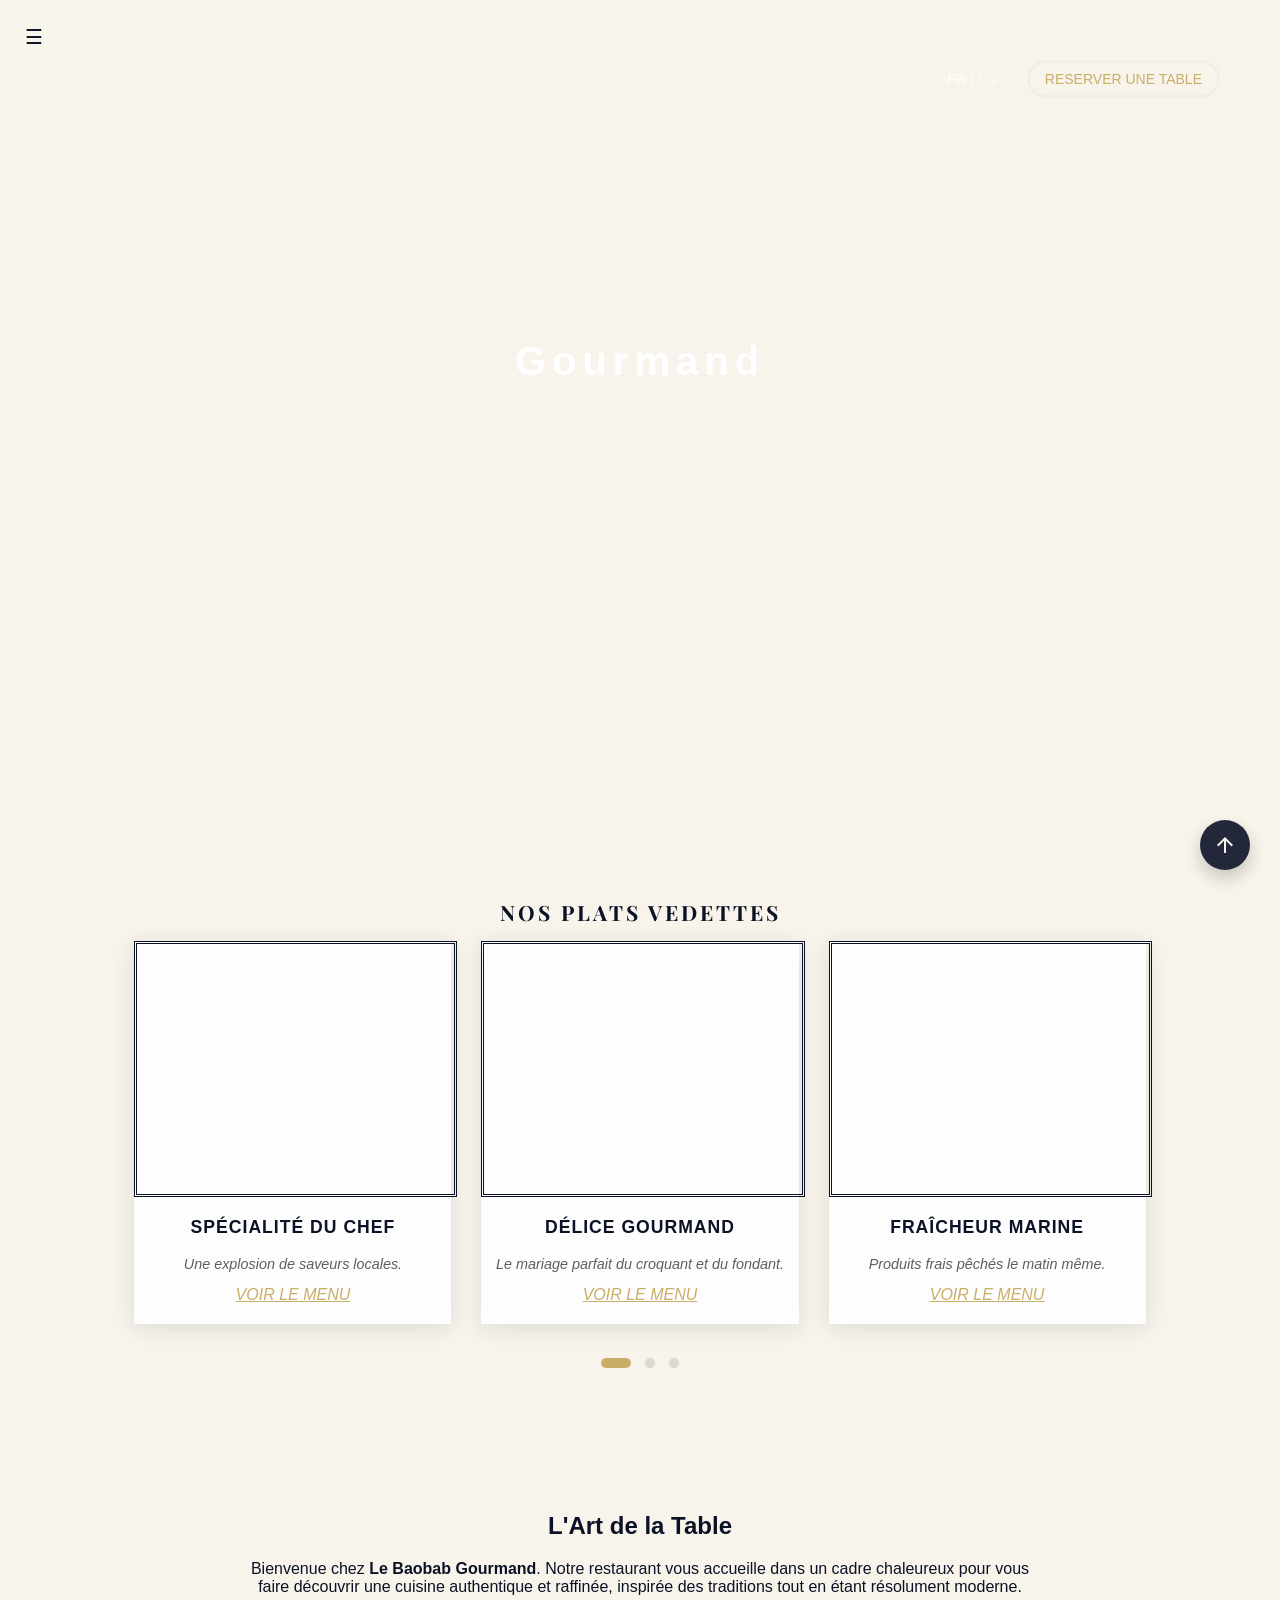
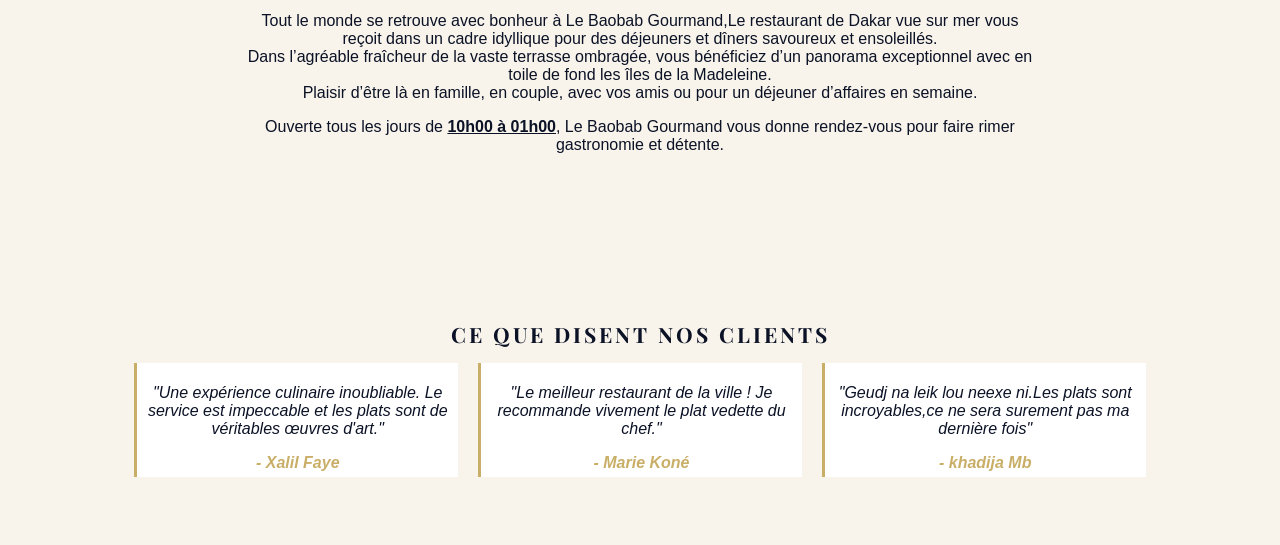
==== index.html @ 40498146 "Add files via upload" ====
<!DOCTYPE html>
<html lang="fr">
<head>
    <meta charset="UTF-8">
    <link rel="stylesheet" href="style web.css">
    <link href="https://fonts.googleapis.com/css2?family=Playfair+Display:wght@300;500&display=swap" rel="stylesheet">
    <link rel="stylesheet" href="https://fonts.googleapis.com/css2?family=Material+Symbols+Outlined:opsz,wght,FILL,GRAD@24,400,0,0" />
    <title>Accueil</title>
</head>
<body>

    <button onclick="scrollToTop()" id="scrollTopBtn" class="btn-top">
  <span class="material-symbols-outlined">arrow_upward</span>
</button>

<div class="hero-container">
    <section class="hero">

               <div class="slideshow">
                <div class="slide" style="background-image: url('images/bgForMy.png');"></div>
                <div class="slide" style="background-image: url('images/de\ canva\ 2.jpg');"></div>
                <div class="slide" style="background-image: url('images/de\ canva3.jpg');"></div>
                </div> 

             <div class="hero-content">    
                <h1 class="bg-text" data-i18n="hero.brand"> LE BAOBAB</h1>
                <h2 class="main-title" data-i18n="hero.title">Gourmand</h2>
                
                </div> 
                </section>
        </div>
        
      <header>
	     <nav>
             <button class="open-btn" onclick="toggleNav()">☰</button>
                 <div id="mySidenav" class="sidenav">
                    <a href="javascript:void(0)" class="closebtn" onclick="toggleNav()">&times;</a>
                    <a href="index.html"><i data-i18n="nav.home">Accueil</i></a>
                    <a href="menu.html"><i data-i18n="nav.menu">Menu</i></a>
                    <a href="contact.html"><i data-i18n="nav.contact">Contact</i></a>
                    <a href="about.html"><i data-i18n="nav.about">A propos</i></a>
                 </div>
	    </nav>
        
	 </header> 
        <nav class="navbar">
        <div class="nav-right">
            <div class="language-switcher">
                
                <span id="btn-fr" class="active" onclick="changerLangue('fr')">FR</span> 
                <span class="separateur">|</span>
                <span id="btn-en" onclick="changerLangue('en')">EN</span>
                </div>
                <a href="#" id="openBooking" class="btn-reserver" data-i18n="btn.reserve">RESERVER UNE TABLE</a>
        </div>
        </nav>
        
            
       <section class="restaurant-section fade-up">
    <h2 class="section-title" data-i18n="section.featured">Nos Plats Vedettes</h2>
    
    <div class="slider-container">
        <div class="card">
            <div class="card-image" style="background-image: url('images/dama\ sonou6.jpeg');"></div>
            <h3 data-i18n="card1.title">SPÉCIALITÉ DU CHEF</h3>
            <p data-i18n="card1.desc">Une explosion de saveurs locales.</p>
            <a href="menu.html"><i data-i18n="card1.link">VOIR LE MENU</i></a>
        </div>
        
        <div class="card">
            <div class="card-image" style="background-image: url('images/dama\ sonou2.avif');"></div>
            <h3 data-i18n="card2.title">DÉLICE GOURMAND</h3>
            <p data-i18n="card2.desc">Le mariage parfait du croquant et du fondant.</p>
            <a href="menu.html"><i data-i18n="card2.link">VOIR LE MENU</i></a>
           
        </div>
        
        <div class="card">
            <div class="card-image" style="background-image: url('images/dama\ sonou4.avif');"></div>
            <h3 data-i18n="card3.title">FRAÎCHEUR MARINE</h3>
            <p data-i18n="card3.desc">Produits frais pêchés le matin même.</p>
            
            <a href="menu.html"><i data-i18n="card3.link">VOIR LE MENU</i></a>
        </div>
    </div>
    
    <div class="slider-dots">
        <span class="dot active"></span>
        <span class="dot"></span>
        <span class="dot"></span>
    </div>
    
</section>

<section class="about-restaurant fade-up" style="animation-delay: 0.2s;">
    <div class="about-content">
        <h2 data-i18n="about.title">L'Art de la Table</h2>
        <p data-i18n="about.p1">Bienvenue chez <strong>Le Baobab Gourmand</strong>. Notre restaurant vous accueille dans un cadre chaleureux pour vous faire découvrir une cuisine authentique et raffinée, inspirée des traditions tout en étant résolument moderne.</p>
        <p data-i18n="about.p2">Tout le monde se retrouve avec bonheur à Le Baobab Gourmand,Le restaurant de Dakar vue sur mer vous reçoit dans un cadre idyllique pour des déjeuners et dîners savoureux et ensoleillés. <br> Dans l’agréable fraîcheur de la vaste terrasse ombragée, vous bénéficiez d’un panorama exceptionnel avec en toile de fond les îles de la Madeleine. <br>Plaisir d’être là en famille, en couple, avec vos amis ou pour un déjeuner d’affaires en semaine. </p>
            <p data-i18n="about.hours">Ouverte tous les jours de <strong><u>10h00 à 01h00</u></strong>, Le Baobab Gourmand vous donne rendez-vous pour faire rimer gastronomie et détente.</p>
    </div>
</section>

<section class="testimonials fade-up" style="animation-delay: 0.4s;">
    <h2 class="section-title" data-i18n="testimonials.title">Ce que disent nos clients</h2>
    <div class="testimonial-grid">
        <div class="testimonial-item">
            <p data-i18n="testimonial1.text">"Une expérience culinaire inoubliable. Le service est impeccable et les plats sont de véritables œuvres d'art."</p>
            <span data-i18n="testimonial1.author">- Xalil Faye</span>
        </div>
        <div class="testimonial-item">
            <p data-i18n="testimonial2.text">"Le meilleur restaurant de la ville ! Je recommande vivement le plat vedette du chef."</p>
            <span data-i18n="testimonial2.author">- Marie Koné</span>
        </div>
        <div class="testimonial-item">
            <p data-i18n="testimonial3.text">"Geudj na leik lou neexe ni.Les plats sont incroyables,ce ne sera surement pas ma dernière fois"</p>
            <span data-i18n="testimonial3.author">- khadija Mb</span>
        </div>
    </div>
</section>


<div id="bookingModal" class="modal">
  <div class="modal-content">
    <span class="close">&times;</span>
    <h2 style="text-align: center;" data-i18n="modal.title">Réservation - Le Baobab Gourmand</h2>
    
    <form id="reservation-form">
      <div class="form-group">
        <label data-i18n="modal.dateLabel">Date :</label>
        <input type="date" name="date" required>
      </div>

      <div class="form-group">
        <label data-i18n="modal.hourLabel">Heure :</label>
        <select name="heure">
          <option>12:00 PM</option>
          <option>1:00 PM</option>
          <option>7:30 PM</option>
          <option>8:30 PM</option>
        </select>
      </div>

      <div class="form-group">
        <label data-i18n="modal.peopleLabel">Personnes :</label>
        <input type="number" name="convives" min="1" max="20" value="2">
      </div>

      <button type="submit" class="btn-submit" data-i18n="modal.confirmButton">Confirmer la réservation</button>
    </form>
  </div>
</div>







       
        
     <script src="images/script.js"></script>
</body>
</html>
---- style web.css ----
/* Style du menu */
.sidenav {
  height: 80%;
  width: 0; /* Caché par défaut */
  position: fixed;
  z-index: 1000;
  top: 0;
  left: 0; 
  background-color: var(--couleur-sombre);
  overflow-x: hidden;
  transition: 0.5s; /* Animation fluide */
  padding-top: 60px;
}

/* Style des liens */
.sidenav a {
  padding: 15px 30px;
  margin: 2px;

  text-decoration: none;
  font-size: 15px;
  color: white;
  display: block;
  transition: 0.3s;
  border-bottom: 4px solid rgba(201, 174, 103, 0.8); /* Ligne fine entre les boutons */
  font-family: sans-serif;
  text-transform: uppercase;
}


.sidenav a:hover {
  background-color: rgba(16, 33, 71, 0.9);
  border-radius: 50%;
}


.sidenav .closebtn {
  position: absolute;
  top: 0;
  right: 10px;
  font-size: 30px;
  border-bottom: none;
}

.open-btn {
  position: absolute;
  top: 20px;
  left: 20px;
  z-index: 10;
  font-size: 20px;
  border-radius: 40%;
  
  cursor: pointer;
  backdrop-filter: blur(5px);
  background-color: rgba(248, 244, 235, 0.95);
  color: var(--couleur-sombre);
  padding: 5px 5px;
  border: none;
}
h1{
    color: var(--couleur-claire);

}
/* Le conteneur qui limite la vue au début de la page */
.hero-container {
  position: relative;
  width: 100%;
  height: 80vh; /* 80% de la hauteur de l'écran */
  overflow: hidden;
  display: flex;
  align-items: center;
  justify-content: center;
  color: #f1e8dd;
}

/* Le conteneur des images qui s'anime */
.slideshow {
  position: absolute;
  top: 0;
  left: 0;
  width: 100%;
  height: 100%;
  z-index: -1; /* Place les images derrière le texte */
}

/* Chaque image individuelle */
.slide {
  position: absolute;
  width: 100%;
  height: 100%;
  background-size: cover;
  background-position: center;
  opacity: 0;
  animation: slideAnimation 15s infinite; /* 15s au total pour toutes les images */
}


.slide:nth-child(2) { animation-delay: 5s; }
.slide:nth-child(3) { animation-delay: 10s; }

@keyframes slideAnimation {
  0% { opacity: 0; transform: scale(1); }
  10% { opacity: 1; }
  33% { opacity: 1; }
  43% { opacity: 0; transform: scale(1.1);}
  100%{ opacity: 0;}
}
.hero-container::before {
  content: '';
  position: absolute;
  top: 0; left: 0; right: 0; bottom: 0;
  /* background: rgba(255, 255, 255, 0.46);  */
  /* Voile noir transparent */
  z-index: 0;
}

.hero-content {
  position: relative;
  z-index: 1;
  text-align: center;
  color: white;
}
.bg-text {
    position: absolute;
    top: -40px;
    left: 50%;
    transform: translateX(-50%);
    font-size: 100px;
    opacity:0.12 ;
    white-space: nowrap;
    z-index: 0;
    color: #ffffff;
}

/* texte principal */
.main-title {
    font-size: 40px;
    letter-spacing: 6px;
    position: relative;
    z-index: 1;
    margin-top: 20px;
    color: #ffffff;
    
}

body{
  font-family: 'Playfair Display', serif
}
.navbar{
  position: absolute;
  top: 20px;
  right: 30px;
  z-index: 9999;
}


.nav-right{
  display: flex;
  align-items: center;
  gap: 30px; /*espace entre les langues et le bouton */
  padding: 30px;
}
.language-switcher{
  color: rgb(253, 252, 251);
  font-size: 14px;
  font-weight: bold;
}
.language-switcher span{
  cursor: pointer;
  opacity: 0.6;

 
}
.language-switcher span.active{
  opacity: 1;
}


/* Style de la fenêtre cachée */
.modal {
  display: none; 
  position: fixed;
  z-index: 9999;
  left: 0; top: 0;
  width: 100%; height: 100%;
  background-color: rgba(21, 16, 3, 0.7); /* Fond sombre */
}
h2{
  color: white;
}
.btn-reserver{
   display: inline-block;
  margin: 10px 0;
  padding: 8px 15px;
  /*background: #b8860b;*/
  color: var(--couleur-accent);
  text-decoration: none;
  border: solid;
  border-color: #f3ede4;
  border-radius: 20px;
  font-size: 14px;
  transition: 0.3s;

}
.btn-reserver:hover {
  background: white;
}

/* Boîte blanche au centre */
.modal-content {
  background-color: #7c5c10;
  margin: 10% auto;
  padding: 30px;
  width: 90%;
  max-width: 400px;
  border-radius: 8px;
  font-family: sans-serif;
}

/* Bouton de fermeture */
.close {
  float: right;
  font-size: 24px;
  cursor: pointer;
  color: white;
}

.form-group { 
  margin-bottom: 15px;
 }
.form-group label { 
  display: block;
   margin-bottom: 5px;
   color: white;
 }
.form-group input, .form-group select { 
  width: 100%;
   padding: 8px;
   border-radius: 40px;
 }
.btn-submit {
   width: 100%; 
   padding: 10px;
    background: #f4f2f2; 
    color: #382c05;
     border: none; 
     cursor: pointer;
     border-radius: 50px;
   }










/* Styles Généraux */
.restaurant-section, .about-restaurant, .testimonials {
    padding: 60px 10%;
    text-align: center;
    background-color: rgba(248, 244, 235, 0.95);
}

.section-title {
    font-family: 'Playfair Display', serif;
    font-size: 2rem;
    margin-bottom: 40px;
    letter-spacing: 3px;
    text-transform: uppercase;
}

/* Plats Vedettes (Slider) */
.slider-container {
    display: flex;
    justify-content: center;
    gap: 30px;
    flex-wrap: nowrap;

}

.card {
    width: 320px;
    background: #fdfdfd;
    padding-bottom: 20px;
    box-shadow: 0 4px 20px rgba(16, 33, 71, 0.12);
    transition: 0.3s;
}

.card:hover { 
  transform: translateY(-10px);
 }

.card-image {
    width: 100%;
    height: 250px;
    background-size: cover;
    background-position: center;
    border-color: var(--couleur-accent);
    border: double;
}

.card h3 {
   margin-top: 20px; font-size: 1.1rem; letter-spacing: 1px;
   color: var(--couleur-sombre);
 }
.card p { 
  font-style: italic; color: #5f5f5f; font-size: 0.9rem; 
}
.card a{
  list-style: none;
  color: var(--couleur-accent);
}

/* Points d'animation */
.slider-dots { margin-top: 30px; }
.dot {
    height: 10px; width: 10px; margin: 0 5px;
    background-color: rgba(11, 18, 38, 0.12); border-radius: 50%;
    display: inline-block; transition: 0.3s;
}
.dot.active { width: 30px; border-radius: 10px; background-color: var(--couleur-accent); }

/* Présentation */
.about-restaurant { 
  background-color: var(--couleur-claire); 
}
.about-content {
   max-width: 800px; margin: 0 auto; 
   text-align: center;
  }
.about-content h2 {
   color: var(--couleur-sombre); margin-bottom: 20px;
   }

/* Témoignages */
.testimonial-grid {
    display: flex;
    justify-content: space-around;
    gap: 20px;
    margin-top: 5px;
}

.testimonial-item {
    flex: 1;
    padding: 5px;
    border-left: 3px solid var(--couleur-accent);
    background: #fff;
    font-style: italic;
}

.testimonial-item span {
    display: block;
    margin-top: 10px;
    font-weight: bold;
    color: var(--couleur-accent);
}
.section-title{
  color: var(--couleur-sombre);
}



/* css du menu*/



div li.btn a{
	border-radius: 20px;
  /*border: solid;*/
  border-color: rgba(201, 174, 103, 0.35);
  margin: 0px;
}
ul li a:hover{
	background: rgba(16, 33, 71, 0.9);
	/*color: rgb(135, 108, 20);*/
	animation-duration: 0.3s;
}
.btn a{
  text-decoration: none;
  color: var(--couleur-accent);
  padding: 10px;
 
}

.hero-menu {
    background: rgba(248, 244, 235, 0.95);
    padding: 120px 20px 80px;
    animation: fadeInUp 0.9s ease-out forwards;
}


.text-zone {
    text-align: center;
}

.subtitle {
    font-size: 13px;
    letter-spacing: 3px;
    color: #7b5412;
    margin-bottom: 15px;
}


.text-zone h1 {
    font-size: 55px;
    color: var(--couleur-accent);
    font-family: serif;
    margin-bottom: 15px;
}


.line {
    width: 60px;
    height: 2px;
    background: var(--couleur-accent);
    margin: 15px auto;
}

/* DESCRIPTION */
.description {
    color: #555;
    max-width: 400px;
    margin: auto;
}

/* IMAGE */
.image-zone img {
    width: 320px;
    border-radius: 50%;
    object-fit: cover;
    box-shadow: 0 10px 32px rgba(16, 33, 71, 0.12);
}
.image-zone img:hover {
    transform: scale(1.05);
    transition: 0.3s;
}






.menu-filters {
  text-align: center;
  margin-bottom: 30px;
}

.menu-filters button {
  padding: 10px 24px;
  margin: 5px;
  background: rgba(248, 244, 235, 0.98);
  color: var(--couleur-sombre);
  border-radius: 24px;
  cursor: pointer;
  transition: 0.25s ease;
  border: 1px solid rgba(201, 174, 103, 0.35);
  box-shadow: 0 8px 18px rgba(11, 18, 38, 0.06);
}

.menu-filters button:hover {
  background: rgba(201, 174, 103, 0.12);
}



.menu {
  padding: 40px;
  background: rgba(248, 244, 235, 0.95);

}

.menu h2 {
  text-align: center;
  font-size: 35px;
  margin-bottom: 30px;
}

.section-title {
  margin: 30px 0 15px;
  font-size: 21px;
  text-align: center;
  color: var(--couleur-sombre);
}
p{
  color: var(--couleur-sombre);
  letter-spacing: 5%;
}

.menu-grid {
  display: grid;
  grid-template-columns: repeat(3, 1fr);
  gap: 20px;
  
}

.menu-item {
  background: #fffdfa;
  border-radius: 22px;
  padding: 10px 12px 18px;
  text-align: center;
  box-shadow: 0 12px 30px rgba(16, 33, 71, 0.08);
  transition: transform 0.25s ease, box-shadow 0.25s ease;
  opacity: 0;
  transform: translateY(18px);
  animation: fadeInUp 0.8s ease-out forwards;
}

.menu-item:hover {
  transform: translateY(-6px);
  box-shadow: 0 18px 36px rgba(16, 33, 71, 0.16);
  
}

.menu-item img {
  width: 100%;
  height: 270px;
  object-fit: cover;
  border-radius: 20px;
}

.price {
  color: var(--couleur-accent);
  font-weight: bold;
}

.menu-item p {
  font-size: 14px;
  color: #555;
}

.btn-commander {
  display: inline-block;
  margin: 10px 0;
  padding: 8px 15px;
  background: var(--couleur-accent);
  color: var(--couleur-sombre);
  text-decoration: none;
  border-radius: 20px;
  font-size: 14px;
  transition: background 0.25s ease, transform 0.25s ease;
}

.btn-commander:hover {
  background: #b99e58;
  transform: translateY(-2px);
}

.btn-commander:hover {
  background: #c5a75a;
}

h4 {
  color: var(--couleur-sombre);
}


/*CSS de contact*/
nav div ul {
  display: flex;
  flex-direction: row;
  list-style: none;
  gap: 20px;
  padding: 0;
  margin: 0;
}

div li.btn-contact a{
	border-radius: 20px;
  border-color: rgba(201, 174, 103, 0.35);
  margin: 0px;
  flex-wrap: wrap;
 
}
 

.btn-contact a{
  text-decoration: none;
  color: var(--couleur-accent);
  padding: 10px;
  
 
}
  
.btn-contact a:hover{
  
  list-style: none;
}

.site-nav {
  position: fixed;
  top: 0;
  left: 0;
  right: 0;
  width: 100%;
  z-index: 9999;
  background-color: var(--couleur-primaire);
  padding: 0.8rem 1rem;
  box-shadow: 0 4px 16px rgba(0, 0, 0, 0.18);
}

.site-nav div {
  max-width: 1200px;
  margin: 0 auto;
}

.site-nav ul {
  display: flex;
  justify-content: center;
  align-items: center;
  gap: 20px;
  padding: 0;
  margin: 0;
  list-style: none;
  flex-wrap: wrap;
}

.site-nav-inner {
  display: flex;
  justify-content: space-between;
  align-items: center;
  flex-wrap: wrap;
  gap: 20px;
}

.site-nav a,
.site-nav .btn a,
.site-nav .btn-contact a {
  color: #fff;
}

.site-nav a:hover {
  color: var(--couleur-accent);
}

header {
  padding-top: 80px;
}

header + div {
  margin-top: 80px;
}

.contact-info-wrapper {
    display: grid;
    grid-template-columns: 1fr 1fr;
    gap: 30px;
    background-color: rgba(255, 255, 255, 0.95);
    background-size: cover;
    background-position: center;
    color: rgb(51, 42, 16);
    padding: 40px;
    border-radius: 24px;
    border: 1px solid rgba(94, 70, 8, 0.17);
    box-shadow: 0 20px 40px rgba(0, 0, 0, 0.12);
}

.contact-info,
.order-form {
    background: #fff;
    border-radius: 24px;
    padding: 30px;
    box-shadow: 0 16px 30px rgba(147, 98, 26, 0.12);
}

.contact-info h1,
.order-form h2 {
    margin-bottom: 20px;
}

.tagline {
  text-align: center;
  margin: 0 0 30px;
  font-style: italic;
  font-size: 0.95em;
  color: #8d6f1f;
}

.contact-details {
    display: grid;
    gap: 16px;
}

.contact-item {
    display: block;
    padding: 18px 20px;
    border-radius: 18px;
    background: #f7edde;
    border: 1px solid rgba(176, 134, 39, 0.18);
    margin-bottom: 18px;
}

.contact-item p {
    margin: 0 0 8px;
    color: #5f4410;
    line-height: 1.65;
}

.location-card {
  margin: 40px auto 0;
  display: grid;
  grid-template-columns: 1fr 1fr;
  gap: 30px;
  max-width: 1200px;
  background: #fff;
  border-radius: 24px;
  overflow: hidden;
  box-shadow: 0 20px 40px rgba(0, 0, 0, 0.1);
}

.location-details {
  padding: 30px;
  display: flex;
  flex-direction: column;
  gap: 18px;
}

.location-details h2 {
  margin: 0;
  color: var(--couleur-sombre);
}

.location-details p {
  margin: 0;
  color: var(--couleur-sombre);
  line-height: 1.75;
}

.map-frame {
  min-height: 320px;
}

.map-frame iframe {
  width: 100%;
  height: 100%;
  border: 0;
}

@media (max-width: 900px) {
  .contact-info-wrapper,
  .location-card {
    grid-template-columns: 1fr;
  }

  .menu-grid {
    grid-template-columns: repeat(2, 1fr);
  }

  .hero-menu {
    padding: 100px 16px 60px;
  }

  .text-zone h1 {
    font-size: 42px;
  }

  .description {
    max-width: 90%;
  }

  .menu {
    padding: 30px 16px;
  }

  .site-nav-inner {
    flex-direction: column;
    gap: 10px;
  }

  .site-nav ul {
    justify-content: center;
    flex-wrap: wrap;
    gap: 12px;
  }

  .site-nav {
    padding: 0.8rem 0.8rem;
  }

  .language-switcher {
    font-size: 13px;
  }
}

@media (max-width: 700px) {
  .menu-grid {
    grid-template-columns: 1fr;
  }

  .text-zone h1 {
    font-size: 34px;
  }

  .subtitle {
    font-size: 11px;
  }

  .hero-menu {
    padding: 80px 12px 50px;
  }

  .menu {
    padding: 24px 12px;
  }

  .menu-item img {
    height: auto;
    min-height: 220px;
  }

  .site-nav {
    padding: 0.8rem 0.5rem;
  }

  .site-nav ul {
    flex-direction: column;
    align-items: center;
  }

  .btn-top {
    bottom: 20px;
    right: 20px;
  }
}

@media (max-width: 500px) {
  .site-nav {
    padding: 0.6rem 0.5rem;
  }

  .site-nav a,
  .site-nav .btn a,
  .site-nav .btn-contact a {
    font-size: 0.95rem;
  }

  .site-nav ul {
    gap: 8px;
  }

  .text-zone h1 {
    font-size: 28px;
  }

  .description {
    max-width: 100%;
  }

  .menu h2 {
    font-size: 28px;
  }

  .menu-filters button {
    width: 100%;
    box-sizing: border-box;
  }

  .menu-grid {
    gap: 15px;
  }

  .menu-item {
    padding: 12px;
  }
}








.contact-info, .order-form {
    flex: 1;
    min-width: 300px;
}
.contact-info h1{
  color: var(--couleur-sombre);
  text-align: center;
}
.order-form h2{
color: var(--couleur-accent);
text-align: center;
}


.order-form form {
    display: flex;
    flex-direction: column;
    gap: 15px;
}

.order-form input, .order-form textarea, .order-form select {
    padding: 12px;
    border: 2px solid rgba(11, 18, 38, 0.12);
    border-radius: 40px;
    font-size: 16px;
    border-color: rgba(201, 174, 103, 0.25);
}
.order-form label{
  text-align: center;
  color: var(--couleur-sombre);

}

.btn-send {
    background-color: var(--couleur-accent);
    color: var(--couleur-sombre);
    padding: 15px;
    border: none;
    cursor: pointer;
    font-weight: bold;
}

.btn-send:hover {
    background-color: #0b1226;
}




/*CSS about*/
:root {
  --couleur-primaire: #0d1628;
  --couleur-accent: #c9ae67;
  --couleur-sombre: #0b1226;
  --couleur-claire: #f8f4eb;
  --font-titre: 'Playfair Display', serif;
  --font-corps: 'Lato', sans-serif;
}


body {
  font-family: var(--font-corps);
  background-color: var(--couleur-claire);
  color: var(--couleur-sombre);
}

.fade-up {
  opacity: 0;
  transform: translateY(25px);
  animation: fadeInUp 0.9s ease-out forwards;
}

@keyframes fadeInUp {
  to {
    opacity: 1;
    transform: translateY(0);
  }
}

.nav-bar {
  position: fixed;
  top: 0;
  left: 0;
  right: 0;
  width: 100%;
  z-index: 9999;
  background-color: var(--couleur-sombre) !important;
  text-decoration: none;
  padding: 0.55rem 1rem;
  min-height: 56px;
  box-shadow: 0 8px 18px rgba(0, 0, 0, 0.18);
}

.nav-bar-brand {
  font-family: var(--font-titre);
  color: var(--couleur-accent) !important;
  font-size: 1.3rem;
  text-decoration: none;
  letter-spacing: 0.04em;
}

.nav-link {
  color: #fff !important;
  transition: color 0.25s ease, transform 0.25s ease;
  padding: 0.4rem 0.7rem;
}

.nav-link:hover,
.nav-link.active {
  color: var(--couleur-accent) !important;
  transform: translateY(-1px);
}

.nav-bar-toggler {
  border: none;
  display: none;
}

@media (max-width: 991px) {
  .nav-bar-toggler {
    display: inline-flex;
  }
}

.nav-bar-toggler-icon {
  background-image: none;
  width: 26px;
  height: 2px;
  display: inline-block;
  background-color: #fff;
  position: relative;
}

.nav-bar-toggler-icon::before,
.nav-bar-toggler-icon::after {
  content: '';
  position: absolute;
  left: 0;
  width: 26px;
  height: 2px;
  background-color: #fff;
}

.nav-bar-toggler-icon::before {
  top: -7px;
}

.nav-bar-toggler-icon::after {
  top: 7px;
}


.about {
  background: linear-gradient(rgba(0, 0, 0, 0.55), rgba(0, 0, 0, 0.55)),
              url('images/image1 projet.jpg') center / cover no-repeat;
  min-height: 340px;
  display: flex;
  align-items: center;
  justify-content: center;
  text-align: center;
  padding-top: 80px;
  opacity: 0;
  animation: fadeInUp 1s ease-out forwards;
}

.about h1 {
  font-family: var(--font-titre);
  font-size: 3rem;
  color: #fff;
  text-shadow: 2px 2px 8px rgba(0, 0, 0, 0.6);
}
.btn-retour {
  display: inline-flex;
  align-items: center;
  gap: 8px; /* Espace entre l'icône et le texte */
  padding: 10px 20px;
  background-color: #ffffff;
  color: #333;
  border: 1px solid #ddd;
  border-radius: 8px;
  font-family: 'Segoe UI', Tahoma, Geneva, Verdana, sans-serif;
  cursor: pointer;
  transition: all 0.2s ease;
}


.about .separateur {
  width: 70px;
  height: 4px;
  background-color: var(--couleur-accent);
  margin: 14px auto 0;
  border-radius: 2px;
}
.btn-top {
  position: fixed;
  bottom: 30px;
  right: 30px;
  z-index: 1000;
  width: 50px;
  height: 50px;
  border-radius: 50%;
  border: none;
  background-color: var(--couleur-sombre);
  color: var(--couleur-claire);
  cursor: pointer;
  display: flex;
  align-items: center;
  justify-content: center;
  box-shadow: 0 8px 18px rgba(0,0,0,0.22);
  opacity: 0.9;
  transition: all 0.3s ease;
}

.btn-top:hover {
  opacity: 1;
  transform: translateY(-5px); 
  background-color: #34495e;
}

.titre-section {
  font-family: var(--font-titre);
  color: var(--couleur-primaire);
  font-size: 2rem;
  position: relative;
  display: inline-block;
  margin-bottom: 0.4rem;
}

.titre-section::after {
  content: '';
  display: block;
  width: 60%;
  height: 3px;
  background: var(--couleur-accent);
  margin-top: 6px;
}

.sous-titre-section {
  color: rgba(11, 18, 38, 0.7);
  font-size: 1rem;
}


#histoire {
  background-color: #fff;
}

#histoire img {
  border-radius: 12px;
  box-shadow: 0 8px 30px rgba(0, 0, 0, 0.12);
  width: 100%;
  object-fit: cover;
  max-height: 380px;
}

#histoire p {
  line-height: 1.85;
  font-size: 1.05rem;
  color: var(--couleur-sombre);
}

.badge-annee {
  background-color: var(--couleur-accent);
  color: var(--couleur-sombre);
  font-weight: 700;
  font-size: 1rem;
  padding: 6px 16px;
  border-radius: 20px;
}


#equipe {
  background-color: var(--couleur-claire);
}

.card-equipe {
  border: none;
  border-radius: 16px;
  overflow: hidden;
  box-shadow: 0 4px 20px rgba(0, 0, 0, 0.08);
  transition: transform 0.3s, box-shadow 0.3s;
  background-color: #fff;
}

.card-equipe:hover {
  transform: translateY(-8px);
  box-shadow: 0 12px 35px rgba(0, 0, 0, 0.14);
}

.card-equipe img {
  width: 100%;
  height: 240px;
  object-fit: cover;
}

.card-equipe .card-body {
  text-align: center;
  padding: 1.4rem;
}

.card-equipe .card-title {
  font-family: var(--font-titre);
  font-size: 1.2rem;
  color: var(--couleur-primaire);
  margin-bottom: 4px;
}

.card-equipe .role {
  color: var(--couleur-accent);
  font-weight: 600;
  font-size: 0.9rem;
  text-transform: uppercase;
  letter-spacing: 1px;
}

.card-equipe .card-text {
  font-size: 0.92rem;
  color: #5a4520;
  margin-top: 10px;
}


#valeurs {
  background-color: var(--couleur-primaire);
  color: #fff;
}

#valeurs .titre-section {
  color: var(--couleur-accent);
}

.valeurs-sous-titre {
  color: rgba(255, 255, 255, 0.8);
  font-size: 1rem;
}

.card-valeur {
  background-color: rgba(255, 255, 255, 0.07);
  border: 1px solid rgba(255, 255, 255, 0.15);
  border-radius: 16px;
  padding: 2.2rem 1.6rem;
  text-align: center;
  transition: background-color 0.3s;
}

.card-valeur:hover {
  background-color: rgba(255, 255, 255, 0.14);
}

.card-valeur .icone {
  font-size: 2.8rem;
  color: var(--couleur-accent);
  margin-bottom: 1rem;
}

.card-valeur h4 {
  font-family: var(--font-titre);
  font-size: 1.3rem;
  margin-bottom: 0.8rem;
}

.card-valeur p {
  font-size: 0.95rem;
  color: rgba(255, 255, 255, 0.85);
  line-height: 1.7;
}


footer {
  background-color: var(--couleur-sombre);
  color: #c9b89a;
  font-size: 0.9rem;
}

footer i {
  color: var(--couleur-accent);
}

footer a {
  color: var(--couleur-accent);
  text-decoration: none;
}

footer a:hover {
  text-decoration: underline;
}
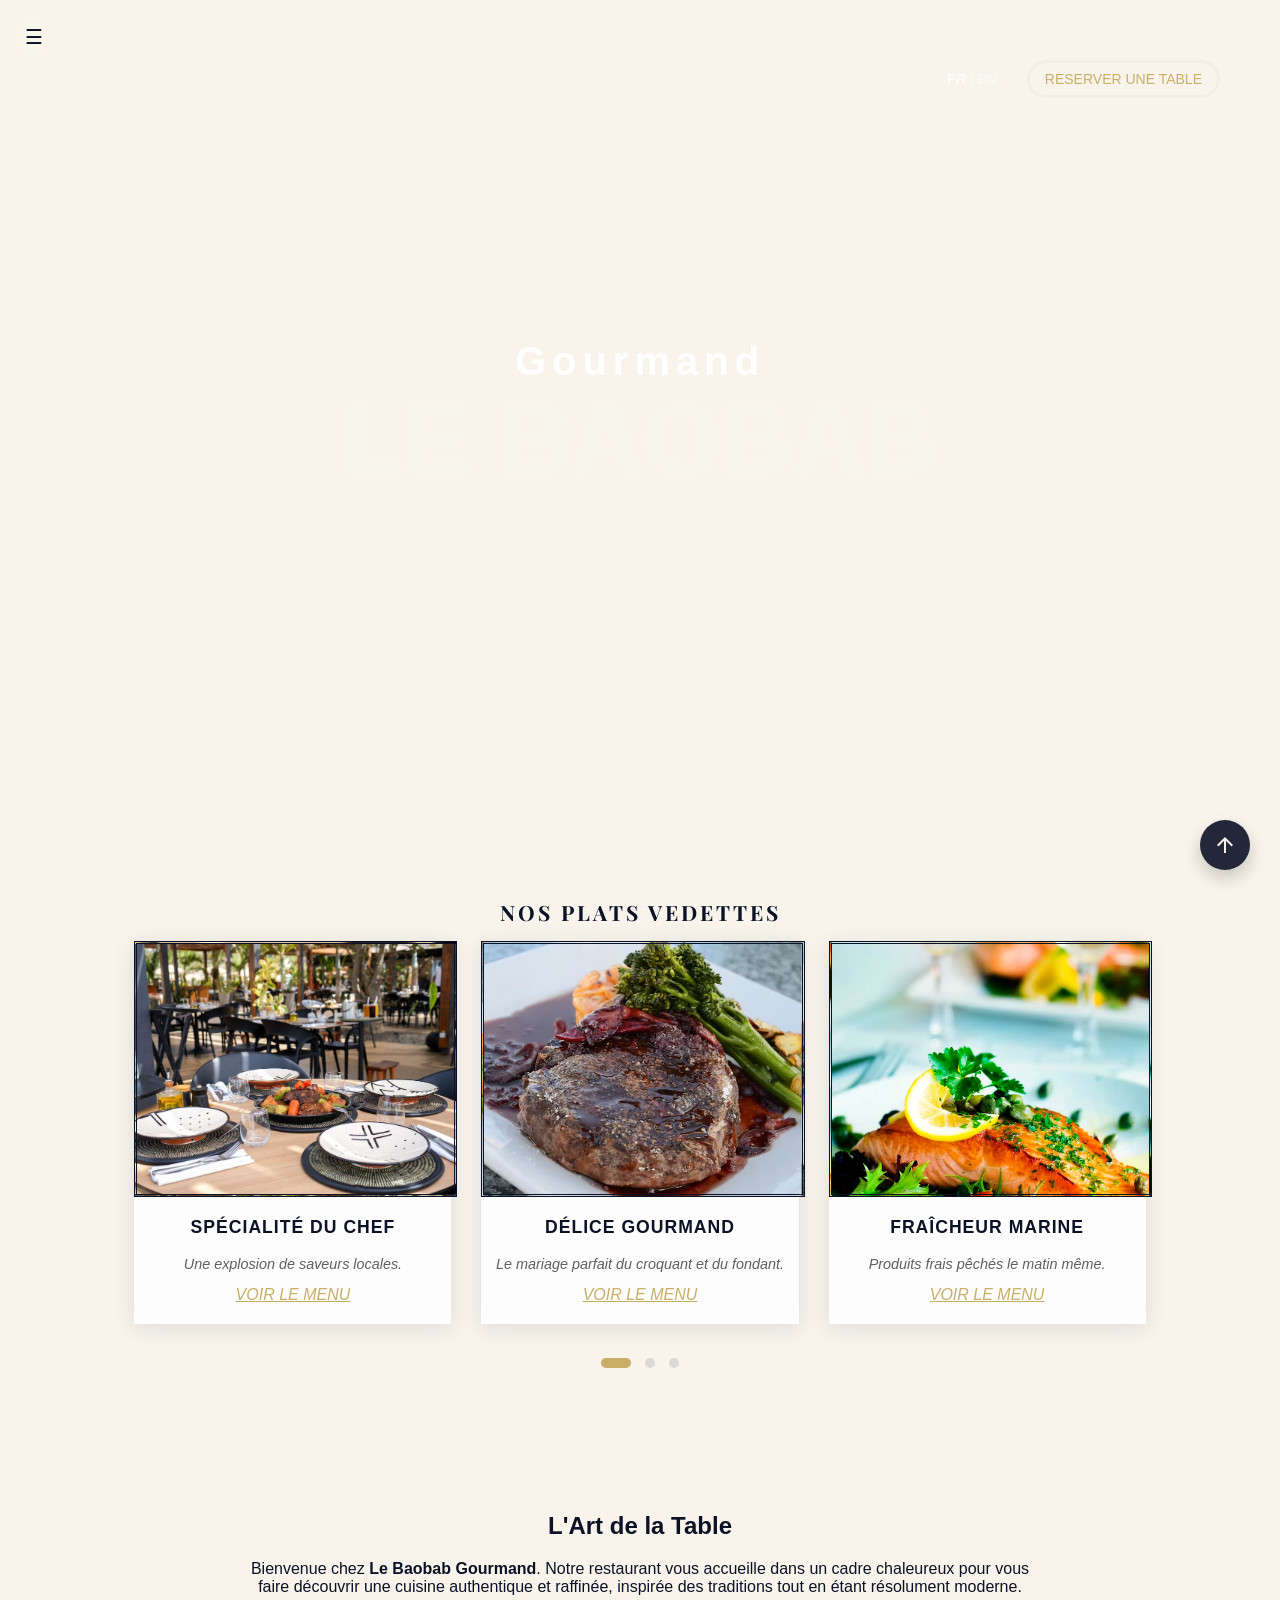
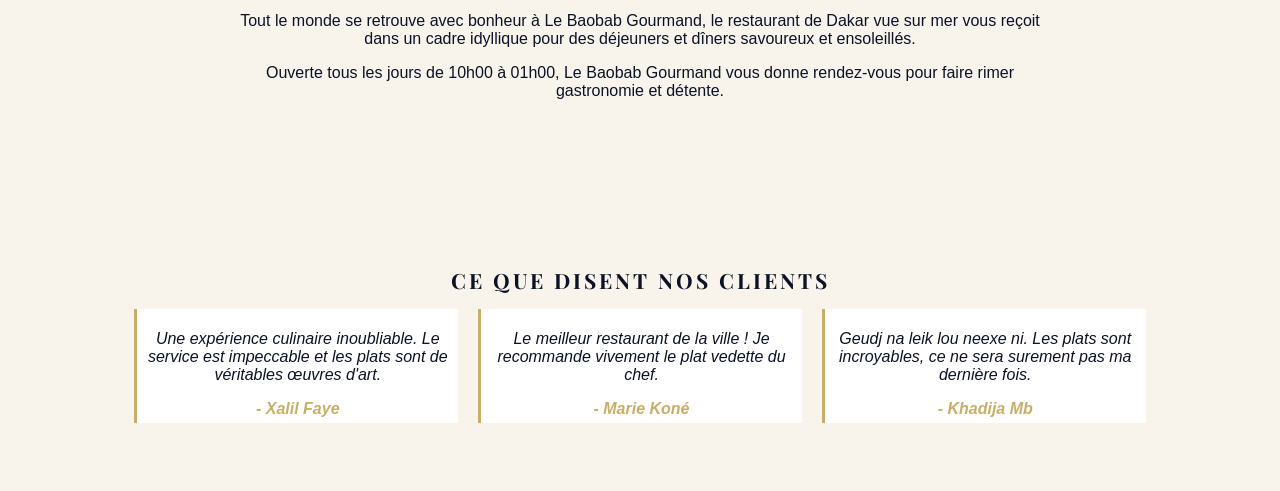
==== commit b5511586: "Update index.html" ====
--- a/index.html
+++ b/index.html
@@ -159,6 +159,6 @@
 
        
         
-     <script src="images/script.js"></script>
+     <script src="script.js"></script>
 </body>
 </html>
